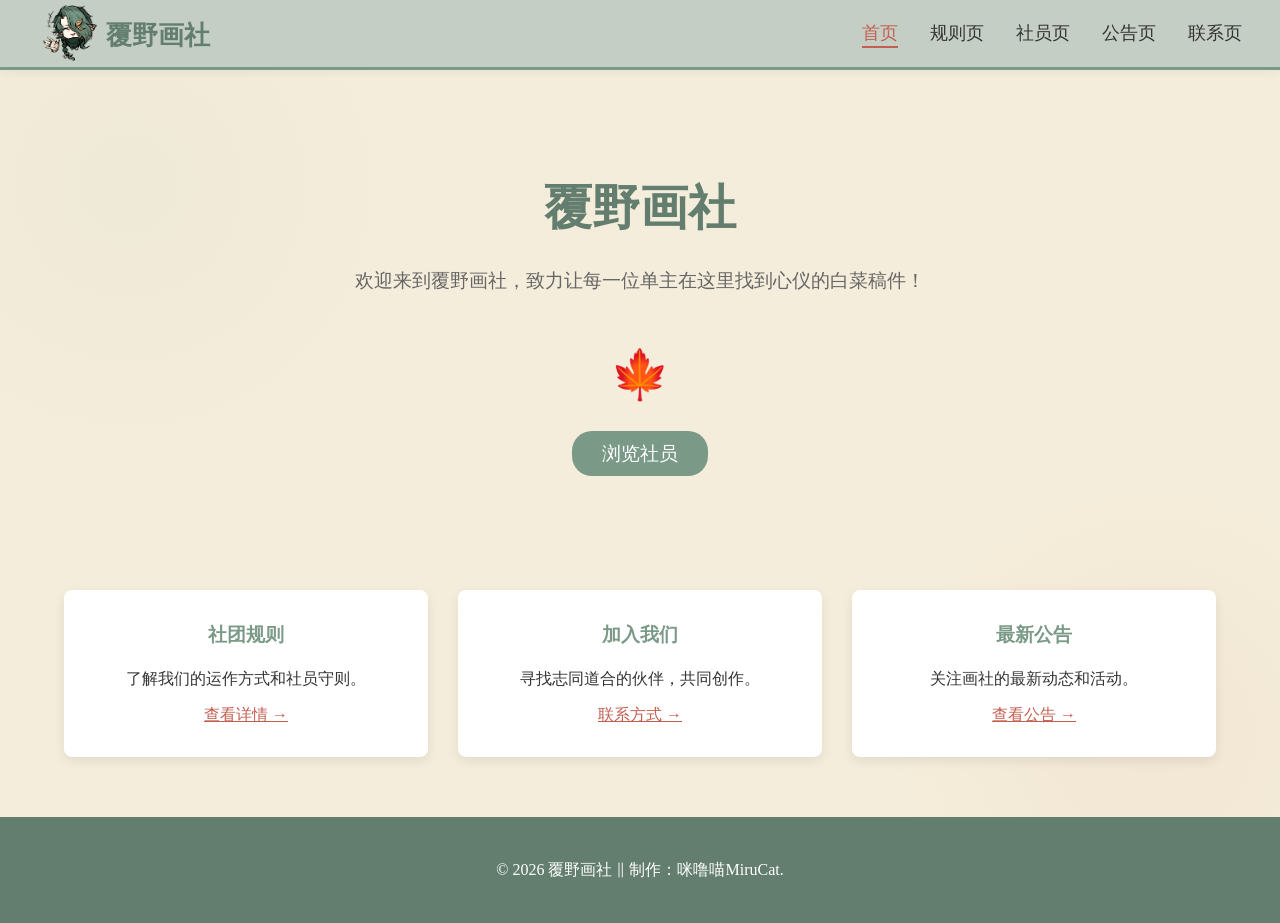
==== index.html @ efc0cf25 "publish website" ====
<!DOCTYPE html>
<html lang="zh-CN">
<head>
    <meta charset="UTF-8">
    <meta name="viewport" content="width=device-width, initial-scale=1.0">
    <title>覆野画社 - 首页</title>
    <link rel="stylesheet" href="css/style.css">
    <link rel="icon" href="assets/images/favicon.webp" type="image/svg+xml"> 
</head>
<body>
    <!-- 加载遮罩层 -->
    <div id="loadingScreen" class="loading-screen">
        <img class="loading-banner" src="assets/images/ui/loading.webp" alt="加载中">
        <div class="loading-spinner"></div>
        <p class="loading-text">正在加载...</p>
    </div>

    <header>
        <nav>
            <div class="logo">覆野画社</div>
            <button class="hamburger-menu" id="hamburgerMenu">
                <span class="bar"></span>
                <span class="bar"></span>
                <span class="bar"></span>
            </button>
            <ul class="nav-links" id="navLinks">
                <li><a href="index.html" class="active">首页</a></li>
                <li><a href="rules.html">规则页</a></li>
                <li><a href="members.html">社员页</a></li>
                <li><a href="announcements.html">公告页</a></li>
                <li><a href="contact.html">联系页</a></li>
            </ul>
        </nav>
    </header>

    <main>
        <section class="hero" style="text-align: center; padding: 100px 20px;">
            <h1 style="font-size: 3rem; margin-bottom: 20px;">覆野画社</h1>
            <p style="font-size: 1.2rem; color: var(--text-light); max-width: 600px; margin: 0 auto 40px;">
                欢迎来到覆野画社，致力让每一位单主在这里找到心仪的白菜稿件！
            </p>
            <div class="maple-decoration" style="font-size: 3rem; color: var(--accent);">🍁</div>
            <br>
            <a href="members.html" class="btn btn-primary" style="font-size: 1.2rem; padding: 12px 30px; text-decoration: none;">浏览社员</a>
        </section>

        <section class="container">
            <div class="home-grid" style="display: grid; grid-template-columns: repeat(auto-fit, minmax(300px, 1fr)); gap: 30px;">
                <div class="card" style="background: white; padding: 30px; border-radius: 8px; box-shadow: var(--shadow); text-align: center;">
                    <h3 style="color: var(--primary);">社团规则</h3>
                    <p>了解我们的运作方式和社员守则。</p>
                    <a href="rules.html" style="color: var(--accent); margin-top: 10px; display: inline-block;">查看详情 &rarr;</a>
                </div>
                <div class="card" style="background: white; padding: 30px; border-radius: 8px; box-shadow: var(--shadow); text-align: center;">
                    <h3 style="color: var(--primary);">加入我们</h3>
                    <p>寻找志同道合的伙伴，共同创作。</p>
                    <a href="contact.html" style="color: var(--accent); margin-top: 10px; display: inline-block;">联系方式 &rarr;</a>
                </div>
                <div class="card" style="background: white; padding: 30px; border-radius: 8px; box-shadow: var(--shadow); text-align: center;">
                    <h3 style="color: var(--primary);">最新公告</h3>
                    <p>关注画社的最新动态和活动。</p>
                    <a href="announcements.html" style="color: var(--accent); margin-top: 10px; display: inline-block;">查看公告 &rarr;</a>
                </div>
            </div>
        </section>
    </main>

    <footer>
        <div class="container">
            <p>&copy; 2026 覆野画社 ‖ 制作：咪噜喵MiruCat.</p>
        </div>
    </footer>
    <script src="js/script.js"></script>
</body>
</html>
---- css/style.css ----
:root {
    --primary: #7A9987;
    --primary-dark: #637E6F;
    --accent: #C35F50;
    --gold: #DDB480;
    --bg-color: #f5eddb; /* 仿宣纸色背景 */
    --text-color: #333;
    --text-light: #666;
    --card-bg: #FFFFFF;
    --shadow: 0 4px 12px rgba(0, 0, 0, 0.08);
    --border-radius: 8px;
    --font-main: "Noto Serif SC", "Songti SC", "SimSun", serif; /* 国风字体设置，备用宋体 */
}

* {
    box-sizing: border-box;
    margin: 0;
    padding: 0;
}

/* 缩放时禁用过渡动画，防止导航栏闪烁 */
.resize-animation-stopper * {
    transition: none !important;
    animation: none !important;
}

/* 禁止图片被拖拽 */
img {
    user-select: none;
    -webkit-user-drag: none;
}

body {
    font-family: var(--font-main);
    background-color: var(--bg-color);
    color: var(--text-color);
    line-height: 1.6;
    background-image: 
        radial-gradient(circle at 10% 20%, #7a99870d 0%, transparent 20%),
        radial-gradient(circle at 90% 80%, #c35f500d 0%, transparent 20%);
    min-height: 100vh;
    display: flex;
    flex-direction: column;
}

/* 页面通用布局 */
.container {
    width: 90%;
    max-width: 1200px;
    margin: 0 auto;
    padding: 20px 0;
}

/* 页眉与导航栏 */
header {
    background-color: #c5cec4;
    box-shadow: 0 2px 10px rgba(0,0,0,0.05);
    position: sticky;
    top: 0;
    z-index: 1000;
    border-bottom: 3px solid var(--primary);
}

nav {
    display: flex;
    justify-content: space-between;
    align-items: center;
    padding: 0.5rem 3%; /* 减小上下内边距以降低高度 */
}

.logo {
    font-size: 1.6rem; /* 稍微减小字体以配合更矮的导航栏 */
    font-weight: bold;
    color: var(--primary-dark);
    display: flex;
    align-items: center;
    position: relative;
    padding-left: 4.2rem; /* 文字左侧间距，为间距留出空间 */
    padding-top: 0.5rem; /* 顶部间距*/
    padding-bottom: 0.1rem; /* 底部间距/
    min-height: 2.5rem; /* 最小高度 */
}

.logo::before {
    content: ''; 
    position: absolute;
    left: 0.2rem; /* 增加相对于导航栏左侧边缘的间距 */
    top: 50%;
    transform: translateY(-50%);
    width: 3.5rem; /* 缩小图标尺寸 */
    height: 3.5rem;
    background-image: url('../assets/images/ui/logo.webp');
    background-size: contain;
    background-repeat: no-repeat;
    background-position: center;
    z-index: 1;
}

.nav-links {
    list-style: none;
    display: flex;
    gap: 2rem;
}

.hamburger-menu {
    display: none; /* 电脑端默认隐藏 */
    flex-direction: column;
    justify-content: space-around;
    width: 30px;
    height: 25px;
    background: transparent;
    border: none;
    cursor: pointer;
    padding: 0;
    z-index: 1001;
}

.hamburger-menu .bar {
    width: 100%;
    height: 3px;
    background-color: var(--primary-dark);
    border-radius: 10px;
    transition: all 0.3s ease-in-out;
}

.nav-links.active {
    transform: translateX(0);
}

/* 汉堡菜单展开动画 */
.hamburger-menu.active .bar:nth-child(1) {
    transform: translateY(11px) rotate(45deg);
}

.hamburger-menu.active .bar:nth-child(2) {
    opacity: 0;
}

.hamburger-menu.active .bar:nth-child(3) {
    transform: translateY(-11px) rotate(-45deg);
}

.nav-links a {
    text-decoration: none;
    color: var(--text-color);
    font-size: 1.1rem;
    transition: color 0.3s;
    position: relative;
}

.nav-links a:hover, .nav-links a.active {
    color: var(--accent);
}

.nav-links a::after {
    content: '';
    position: absolute;
    width: 0;
    height: 2px;
    bottom: -5px;
    left: 0;
    background-color: var(--accent);
    transition: width 0.3s;
}

.nav-links a:hover::after, .nav-links a.active::after {
    width: 100%;
}

/* 主内容区域 */
main {
    flex: 1;
    padding-bottom: 40px;
}

h1, h2, h3 {
    color: var(--primary-dark);
    margin-bottom: 1rem;
}

.page-title {
    text-align: center;
    margin: 40px 0;
    font-size: 2.5rem;
    position: relative;
    display: inline-block;
    left: 50%;
    transform: translateX(-50%);
}

/* 页脚 */
footer {
    background-color: var(--primary-dark);
    color: #fff;
    text-align: center;
    padding: 20px 0;
    margin-top: auto;
}

/* 按钮通用样式 */
.btn {
    padding: 8px 20px;
    border: none;
    border-radius: 20px;
    cursor: pointer;
    font-family: var(--font-main);
    transition: all 0.3s;
}

.btn-primary {
    background-color: var(--primary);
    color: white;
}

.btn-primary:hover {
    background-color: var(--primary-dark);
}

/* 社员页样式 */
.filter-section {
    background: #fff;
    padding: 20px;
    border-radius: var(--border-radius);
    box-shadow: var(--shadow);
    margin-bottom: 30px;
    border: 1px solid rgba(221, 180, 128, 0.3);
}

.search-bar {
    display: flex;
    gap: 10px;
    margin-bottom: 20px;
    align-items: center;
}

.search-input {
    flex: 1;
    padding: 10px;
    border: 1px solid #ddd;
    border-radius: 4px;
    font-family: var(--font-main);
}

.toggle-filter-btn {
    background: none;
    border: 1px solid var(--primary);
    color: var(--primary);
    padding: 8px 15px;
    border-radius: 4px;
    cursor: pointer;
}

.toggle-filter-btn:hover {
    background: var(--primary);
    color: white;
}

.filter-panel {
    display: none; /* 默认隐藏 */
    border-top: 1px dashed var(--gold);
    padding-top: 20px;
    animation: fadeIn 0.3s ease;
}

.filter-panel.active {
    display: block;
}

/* 媒体详情模态框（全屏导航） */
.media-modal .image-modal-content {
    display: flex;
    flex-direction: column;
    align-items: center;
    position: relative;
    width: 100vw;
    height: 100vh;
    max-width: none;
    max-height: none;
    background: transparent;
    padding: 0;
}

.media-container {
    flex: 1;
    width: 100%;
    display: flex;
    justify-content: center;
    align-items: center;
    padding: 40px;
    box-sizing: border-box;
}

.media-container img,
.media-container video {
    max-height: 80vh;
    max-width: 100%;
    width: auto;
    height: auto;
    object-fit: contain;
    border-radius: 4px;
    box-shadow: 0 5px 25px rgba(0,0,0,0.5);
    transition: transform 0.1s ease-out;
    user-select: none;
    pointer-events: auto;
}

.media-modal.dragging .modal-full-image {
    transition: none;
    cursor: grabbing;
}

.media-modal .modal-full-image {
    cursor: zoom-in;
}

.media-modal .modal-full-image[style*="scale"] {
    cursor: grab;
}


.media-arrow {
    position: absolute;
    top: 50%;
    transform: translateY(-50%);
    background: rgba(255, 255, 255, 0.15);
    color: white;
    border: 1px solid rgba(255, 255, 255, 0.3);
    width: 50px;
    height: 50px;
    border-radius: 50%;
    cursor: pointer;
    font-size: 24px;
    display: flex;
    align-items: center;
    justify-content: center;
    z-index: 100;
    transition: all 0.3s ease;
}

.media-arrow:hover {
    background: rgba(255, 255, 255, 0.3);
    transform: translateY(-50%) scale(1.1);
}

.media-prev {
    left: 20px;
}

.media-next {
    right: 20px;
}

.media-counter {
    position: absolute;
    bottom: 20px;
    left: 50%;
    transform: translateX(-50%);
    color: white;
    background: rgba(0, 0, 0, 0.5);
    padding: 5px 15px;
    border-radius: 20px;
    font-size: 0.9rem;
    z-index: 100;
}

.media-modal .close-image-modal {
    top: 20px;
    right: 20px;
    z-index: 110;
}

@media (max-width: 768px) {
    .media-container {
        padding: 20px;
    }
    .media-arrow {
        width: 40px;
        height: 40px;
        font-size: 20px;
        background: rgba(0, 0, 0, 0.3);
    }
    .media-prev { left: 10px; }
    .media-next { right: 10px; }
}

@keyframes fadeIn {
    from { opacity: 0; transform: translateY(-10px); }
    to { opacity: 1; transform: translateY(0); }
}

.filter-group {
    margin-bottom: 15px;
}

.filter-label {
    font-weight: bold;
    color: var(--primary-dark);
    margin-bottom: 10px;
    display: block;
}

.tag-container {
    display: flex;
    flex-wrap: wrap;
    gap: 6px;
}

.tag-btn {
    padding: 5px 12px;
    border: 1px solid var(--primary);
    background: transparent;
    color: var(--primary);
    border-radius: 20px;
    cursor: pointer;
    transition: all 0.3s;
    font-size: 0.85rem;
}

.tag-btn:hover {
    box-shadow: 0 0 8px rgba(122, 153, 135, 0.4);
}

.tag-btn.active {
    background: var(--primary);
    color: white;
    box-shadow: 0 0 10px rgba(122, 153, 135, 0.6);
}

/* 二级标签样式 */
.sub-tags-container {
    margin-top: 10px;
    padding: 10px;
    background: rgba(122, 153, 135, 0.05);
    border-radius: 8px;
    display: none;
}

.sub-tags-container.active {
    display: block;
}

.sub-tag-group {
    margin-bottom: 6px;
    padding-bottom: 8px;
    display: flex;
    align-items: center;
    border-bottom: 1px solid #ddd;
}

.sub-tag-group:last-child {
    border-bottom: none;
    padding-bottom: 0;
}

.sub-group-label {
    margin-right: 8px;
    color: var(--text-light);
    font-size: 0.9rem;
    min-width: 50px;
}

/* 已选标签栏 */
.selected-tags-bar {
    display: flex;
    flex-wrap: wrap;
    gap: 10px;
    margin-top: 10px;
    min-height: 30px;
}

.selected-tag {
    background: var(--accent);
    color: white;
    padding: 4px 12px;
    border-radius: 15px;
    font-size: 0.85rem;
    display: flex;
    align-items: center;
    gap: 6px;
}

.remove-tag {
    cursor: pointer;
    font-weight: bold;
}

/* 社员列表 - 双列网格布局 */
.members-grid {
    display: grid;
    grid-template-columns: repeat(2, 1fr); /* 固定两列 */
    gap: 20px; /* 卡片间距 */
    width: 100%;
}

/* 社员卡片 */
.member-card {
    background: #fff;
    border-radius: var(--border-radius);
    box-shadow: var(--shadow);
    overflow: hidden;
    transition: transform 0.3s, box-shadow 0.3s;
    cursor: pointer;
    border: 1px solid transparent;
    display: flex;
    flex-direction: column;
    align-items: center;
    padding: 20px;
    text-align: center;
    position: relative;
}

.member-card:hover {
    transform: translateY(-5px);
    box-shadow: 0 8px 20px rgba(0,0,0,0.12);
    border-color: var(--gold);
}

.member-avatar {
    width: 100px;
    height: 100px;
    border-radius: 50%;
    object-fit: cover;
    border: 3px solid var(--primary);
    margin-top: 20px;
    margin-bottom: 15px;
}

.member-name {
    font-size: 1.2rem;
    font-weight: bold;
    color: var(--primary-dark);
    margin-bottom: 5px;
}

.member-id {
    font-size: 0.85rem;
    color: var(--text-light);
    position: absolute;
    top: 10px;
    left: 10px;
}

/* 详情弹窗中的 ID 样式调整 */
.modal-info .member-id {
    position: static;
    display: block;
    margin-top: 4px;
    font-size: 0.9rem;
    color: var(--text-light);
}

.member-profession {
    color: var(--accent);
    font-size: 0.9rem;
    border: 1px solid var(--accent);
    padding: 2px 8px;
    border-radius: 10px;
    display: inline-block;
}

/* 分页控件 */
.pagination {
    display: flex;
    justify-content: center;
    align-items: center;
    margin-top: 40px;
    gap: 20px;
    position: relative;
}

.pagination-controls {
    display: flex;
    align-items: center;
    gap: 15px;
}

.page-btn {
    background: none;
    border: 1px solid var(--primary);
    color: var(--primary);
    width: 36px;
    height: 36px;
    border-radius: 50%;
    display: flex;
    align-items: center;
    justify-content: center;
    cursor: pointer;
    transition: 0.3s;
}

.page-btn:hover:not(:disabled) {
    background: var(--primary);
    color: white;
}

.page-btn:disabled {
    opacity: 0.5;
    cursor: not-allowed;
    border-color: #ccc;
    color: #ccc;
}

.page-info {
    font-size: 1.1rem;
    color: var(--text-light);
}

.page-select {
    padding: 5px 10px;
    border: 1px solid var(--primary);
    border-radius: 4px;
    background: white;
    color: var(--primary-dark);
    position: absolute;
    left: 0;
}

/* 通用模态框 */
.modal-overlay {
    position: fixed;
    top: 0;
    left: 0;
    width: 100%;
    height: 100%;
    background: rgba(0,0,0,0.6);
    display: flex;
    justify-content: center;
    align-items: center;
    z-index: 2000;
    opacity: 0;
    visibility: hidden;
    transition: all 0.3s;
}

.modal-overlay.active {
    opacity: 1;
    visibility: visible;
}

.modal-content {
    background: #fff;
    width: 90%;
    max-width: 800px;
    max-height: 90vh;
    border-radius: var(--border-radius);
    overflow-y: auto;
    position: relative;
    padding: 16px;
    background-image: url('data:image/svg+xml;utf8,<svg width="100" height="100" viewBox="0 0 100 100" xmlns="http://www.w3.org/2000/svg"><path d="M50 0 L60 40 L100 50 L60 60 L50 100 L40 60 L0 50 L40 40 Z" fill="%237A9987" fill-opacity="0.03"/></svg>');
}

.close-modal {
    position: absolute;
    top: 20px;
    right: 20px;
    font-size: 1.5rem;
    cursor: pointer;
    color: var(--text-light);
    transition: 0.3s;
}

.close-modal:hover {
    color: var(--accent);
}

.modal-header {
    display: flex;
    align-items: center;
    gap: 20px;
    border-bottom: 2px solid var(--gold);
    padding-bottom: 20px;
    margin-bottom: 20px;
}

.modal-avatar {
    width: 80px;
    height: 80px;
    border-radius: 50%;
    object-fit: cover;
    border: 3px solid var(--primary);
}

.modal-info h2 {
    margin: 0 0 5px 0;
    color: var(--primary-dark);
}

.modal-info .profession {
    color: var(--accent);
    font-weight: bold;
}

.modal-intro {
    color: var(--text-light);
    margin-bottom: 30px;
    font-style: italic;
    background: rgba(221, 180, 128, 0.1);
    padding: 15px;
    border-radius: 8px;
    border-left: 4px solid var(--gold);
}

/* 业务展示区域 */
.business-gallery {
    display: flex;
    flex-direction: column;
    gap: 12px;
}

.business-card {
    border: 1px solid #eee;
    border-radius: 8px;
    padding: 12px;
    box-shadow: 0 2px 8px rgba(0,0,0,0.05);
}

.biz-header {
    display: flex;
    justify-content: space-between;
    align-items: center;
    margin-bottom: 8px;
    border-bottom: 1px dashed #ddd;
    padding-bottom: 8px;
}

.biz-name {
    font-weight: bold;
    font-size: 1.1rem;
    color: var(--primary-dark);
}

.biz-price {
    color: var(--accent);
    font-weight: bold;
    font-size: 1.1rem;
}

.biz-note {
    color: var(--text-light);
    font-size: 0.9rem;
    margin-bottom: 10px;
}

.example-gallery {
    margin-top: 15px;
}

/* 例图轮播展示 */
.example-carousel {
    position: relative;
    margin-top: 10px;
    padding: 0 44px; /* 为侧边箭头留出空隙 */
}

.carousel-container {
    overflow: hidden;
    border-radius: 8px;
    margin: 0;
}

.carousel-track {
    display: flex;
    transition: transform 0.3s ease;
}

.carousel-slide {
    flex: 0 0 100%;
    display: flex;
    flex-direction: row; /* 水平布局：左右例图 */
    gap: 8px;
    box-sizing: border-box;
    padding: 0;
}

.example-item {
    position: relative;
    flex: 1; /* 平分空间 */
    aspect-ratio: 1;
    border-radius: 4px;
    overflow: hidden;
    background: #000;
}

.example-item img {
    width: 100%;
    height: 100%;
    object-fit: cover;
    display: block;
    cursor: pointer;
    transition: transform 0.3s;
}

.example-item img:hover {
    transform: scale(1.05);
}

/* 视频预览缩略图 */
.video-thumb {
    position: relative;
    width: 100%;
    height: 100%;
    cursor: pointer;
}

.video-thumb video {
    width: 100%;
    height: 100%;
    object-fit: cover;
    display: block;
}

.play-icon {
    position: absolute;
    top: 50%;
    left: 50%;
    transform: translate(-50%, -50%);
    color: white;
    background: rgba(0, 0, 0, 0.5);
    border-radius: 50%;
    width: 40px;
    height: 40px;
    display: flex;
    align-items: center;
    justify-content: center;
    font-size: 20px;
    pointer-events: none;
}

.carousel-arrow {
    position: absolute;
    top: 50%;
    transform: translateY(-50%);
    background: rgba(122, 153, 135, 0.8); /* 使用主色调，带透明度 */
    color: white;
    border: none;
    width: 30px;
    height: 30px;
    border-radius: 50%;
    cursor: pointer;
    font-size: 16px;
    display: flex;
    align-items: center;
    justify-content: center;
    z-index: 10;
    box-shadow: 0 2px 5px rgba(0,0,0,0.2);
    transition: 0.3s;
}

.carousel-arrow:hover {
    background: var(--primary-dark);
}

.carousel-prev {
    left: 8px;
}

.carousel-next {
    right: 8px;
}

@media (max-width: 768px) {
    .carousel-slide {
        padding: 0;
        gap: 6px;
    }
    .example-carousel {
        padding: 0 32px; /* 移动端缩窄侧边间距 */
    }
    .carousel-arrow {
        width: 26px;
        height: 26px;
        font-size: 14px;
    }
    .carousel-prev {
        left: 2px;
    }
    .carousel-next {
        right: 2px;
    }
}

.biz-tags {
    margin-top: 15px;
    display: flex;
    flex-wrap: wrap;
    gap: 8px;
}

.biz-tag {
    background: rgba(122, 153, 135, 0.1);
    color: var(--primary-dark);
    padding: 2px 8px;
    border-radius: 4px;
    font-size: 0.8rem;
}

/* 规则页样式 */
.rules-container {
    background: white;
    padding: 40px;
    border-radius: var(--border-radius);
    box-shadow: var(--shadow);
    max-width: 800px;
    margin: 0 auto;
    position: relative;
    overflow: hidden; /* 防止装饰图超出圆角 */
}

.rules-decoration {
    position: absolute;
    bottom: 170px; /* 让图片自然嵌入右下角 */
    right: 2px; 
    width: 220px; 
    max-width: 45%; /* 小屏幕自适应缩放 */
    height: auto;
    opacity: 1.0; 
    pointer-events: none;
    z-index: 0;
}

.rule-section {
    margin-bottom: 30px;
}

.rule-section h3 {
    border-left: 4px solid var(--accent);
    padding-left: 10px;
}

/* 联系页样式 */
.contact-grid {
    display: grid;
    grid-template-columns: 1fr 1fr;
    gap: 40px;
}

.contact-card {
    background: white;
    padding: 30px;
    border-radius: var(--border-radius);
    box-shadow: var(--shadow);
    text-align: center;
}

.qr-container {
    display: flex;
    justify-content: center;
    gap: 30px;
    margin: 20px 0;
    flex-wrap: wrap;
}

.qr-item {
    display: flex;
    flex-direction: column;
    align-items: center;
    gap: 10px;
    flex: 1;
    min-width: 140px;
    max-width: 180px;
}

.qr-item img {
    width: 100%;
    aspect-ratio: 1;
    object-fit: contain;
    border: 1px solid #eee;
    border-radius: 8px;
    padding: 5px;
    background: white;
    cursor: pointer;
    transition: transform 0.3s ease;
}

.qr-item img:hover {
    transform: scale(1.05);
}

.qr-item span {
    font-size: 0.9rem;
    color: var(--primary-dark);
    font-weight: bold;
    text-align: center;
    line-height: 1.4;
}

.zoomable-image {
    cursor: zoom-in;
}

.social-links {
    display: flex;
    flex-direction: column;
    gap: 15px;
}

.social-link {
    display: block;
    padding: 15px;
    background: #f9f9f9;
    border-radius: 8px;
    text-decoration: none;
    color: var(--text-color);
    font-weight: bold;
    transition: 0.3s;
    border: 1px solid #eee;
}

.social-link:hover {
    background: var(--primary);
    color: white;
    transform: translateX(5px);
}

.qr-placeholder {
    width: 200px;
    height: 200px;
    background: #eee;
    margin: 20px auto;
    display: flex;
    align-items: center;
    justify-content: center;
    color: #999;
    border: 2px dashed #ccc;
}

/* 公告页样式 */
.announcement-card {
    background: white;
    padding: 25px;
    border-radius: var(--border-radius);
    box-shadow: var(--shadow);
    margin-bottom: 20px;
    border-left: 5px solid var(--primary);
}

.announcement-date {
    color: var(--text-light);
    font-size: 0.9rem;
    margin-bottom: 10px;
    display: block;
}

.announcement-content {
    font-size: 1.1rem;
}

.divider {
    height: 1px;
    background: #eee;
    margin: 20px 0;
}

/* 响应式调整 */
@media (max-width: 768px) {
    .nav-links {
        position: fixed;
        top: 0;
        right: 0;
        width: 70%;
        height: 100%;
        background-color: var(--bg-color);
        flex-direction: column;
        padding-top: 80px;
        transform: translateX(100%);
        transition: transform 0.3s ease-in-out;
        box-shadow: -2px 0 10px rgba(0,0,0,0.1);
        z-index: 999;
    }

    .nav-links li {
        width: 100%;
        text-align: center;
        margin: 1rem 0;
    }
}

/* 加载界面样式 */
.loading-screen {
    position: fixed;
    top: 0;
    left: 0;
    width: 100%;
    height: 100%;
    background: var(--bg-color);
    display: flex;
    flex-direction: column;
    justify-content: center;
    align-items: center;
    z-index: 9999;
    opacity: 1;
    transition: opacity 0.5s ease-in-out, visibility 0.5s ease-in-out;
    visibility: visible;
}

.loading-banner {
    width: 180px;
    max-width: 60vw;
    height: auto;
    margin-bottom: 12px;
}

.loading-screen.hidden {
    opacity: 0;
    visibility: hidden;
}

.loading-spinner {
    width: 50px;
    height: 50px;
    border: 4px solid rgba(122, 153, 135, 0.2);
    border-top: 4px solid var(--primary);
    border-radius: 50%;
    animation: spin 1s linear infinite;
    margin-bottom: 20px;
}

@keyframes spin {
    0% { transform: rotate(0deg); }
    100% { transform: rotate(360deg); }
}

.loading-text {
    color: var(--primary);
    font-size: 1.1rem;
    font-weight: 500;
    letter-spacing: 1px;
    animation: pulse 1.5s ease-in-out infinite;
}

@keyframes pulse {
    0%, 100% { opacity: 1; }
    50% { opacity: 0.5; }
}

@media (max-width: 768px) {
    .nav-links a {
        padding: 15px 0;
        display: block;
        font-size: 1.3rem;
    }

    .nav-links a::after {
        left: 50%;
        transform: translateX(-50%);
    }

    .hamburger-menu {
        display: flex;
    }
}

/* 图片放大查看样式 */
.image-modal-overlay {
    position: fixed;
    top: 0;
    left: 0;
    width: 100%;
    height: 100%;
    background: rgba(0, 0, 0, 0.9);
    display: none; /* 默认隐藏 */
    justify-content: center;
    align-items: center;
    z-index: 10000;
}

.image-modal-overlay.active {
    display: flex; /* 激活时显示 */
    animation: fadeIn 0.3s ease;
}

.image-modal-content {
    position: relative;
    max-width: 90vw;
    max-height: 90vh;
    display: flex;
    justify-content: center;
    align-items: center;
}

.modal-full-image {
    max-width: 100%;
    max-height: 100%;
    object-fit: contain;
    border-radius: 8px;
    box-shadow: 0 10px 30px rgba(0, 0, 0, 0.5);
}

.modal-full-video {
    max-width: 100%;
    max-height: 100%;
    border-radius: 8px;
    box-shadow: 0 10px 30px rgba(0, 0, 0, 0.5);
    background: #000;
}

.close-image-modal {
    position: absolute;
    top: -40px;
    right: 0;
    color: white;
    font-size: 30px;
    font-weight: bold;
    cursor: pointer;
    background: rgba(0, 0, 0, 0.5);
    border-radius: 50%;
    width: 35px;
    height: 35px;
    display: flex;
    align-items: center;
    justify-content: center;
    transition: background 0.3s ease;
}

.close-image-modal:hover {
    background: rgba(0, 0, 0, 0.8);
}

@keyframes fadeIn {
    from { opacity: 0; }
    to { opacity: 1; }
}

/* 图片查看器移动端调整 */
@media (max-width: 768px) {
    .image-modal-content {
        max-width: 95vw;
        max-height: 95vh;
    }

    .close-image-modal {
        top: -35px;
        width: 30px;
        height: 30px;
        font-size: 24px;
    }
}
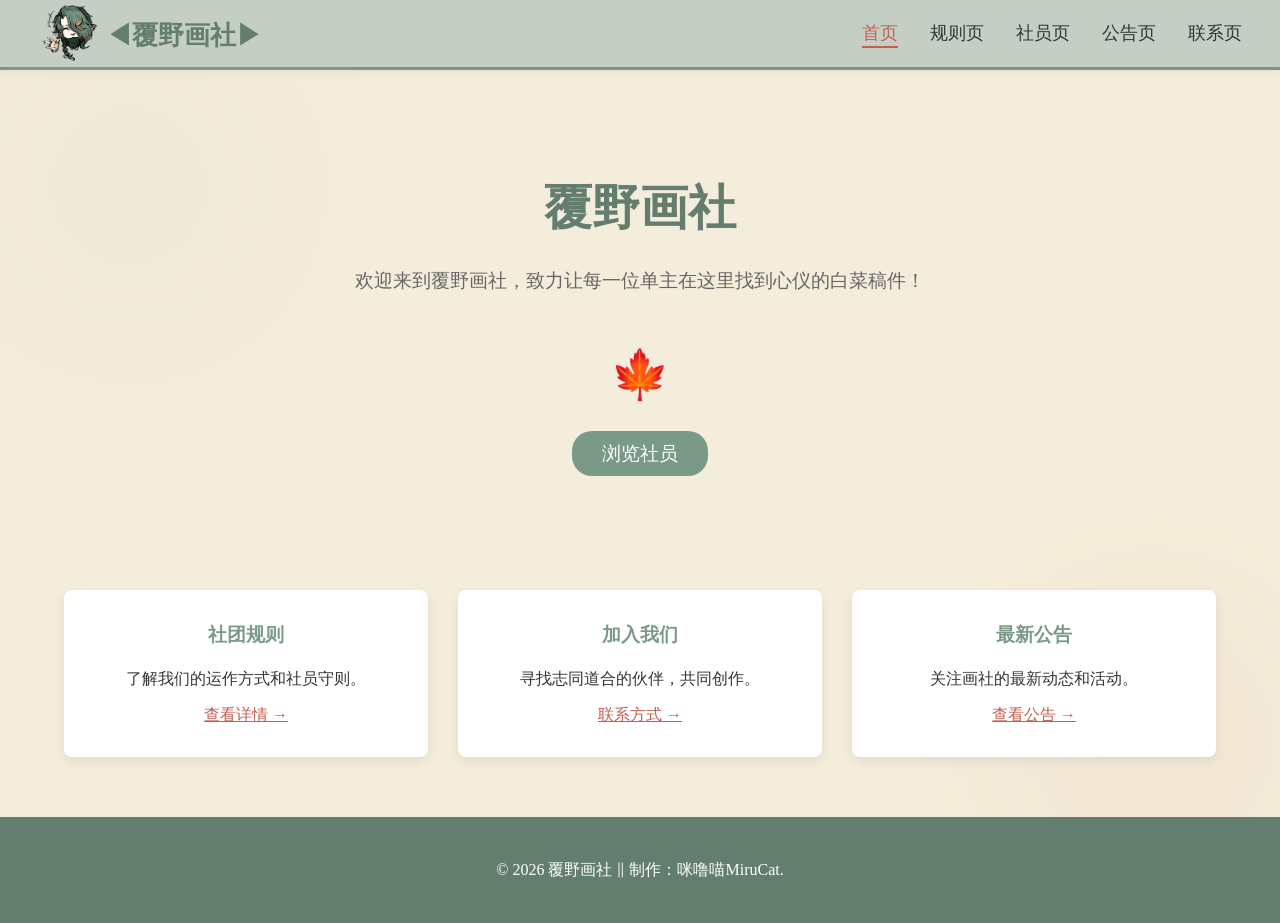
==== commit f1e9cad7: "update fonts and loading" ====
--- a/index.html
+++ b/index.html
@@ -17,7 +17,7 @@
 
     <header>
         <nav>
-            <div class="logo">覆野画社</div>
+            <div class="logo">◀覆野画社▶</div>
             <button class="hamburger-menu" id="hamburgerMenu">
                 <span class="bar"></span>
                 <span class="bar"></span>
--- a/css/style.css
+++ b/css/style.css
@@ -1,3 +1,11 @@
+@font-face {
+    font-family: 'FuyeMainFont';
+    src: url('../assets/fonts/免费商用_鼎猎宋刻体.ttf') format('truetype');
+    font-weight: normal;
+    font-style: normal;
+    font-display: swap;
+}
+
 :root {
     --primary: #7A9987;
     --primary-dark: #637E6F;
@@ -9,7 +17,7 @@
     --card-bg: #FFFFFF;
     --shadow: 0 4px 12px rgba(0, 0, 0, 0.08);
     --border-radius: 8px;
-    --font-main: "Noto Serif SC", "Songti SC", "SimSun", serif; /* 国风字体设置，备用宋体 */
+    --font-main: "FuyeMainFont", "Noto Serif SC", "Songti SC", "SimSun", serif; /* 国风字体设置，备用宋体 */
 }
 
 * {
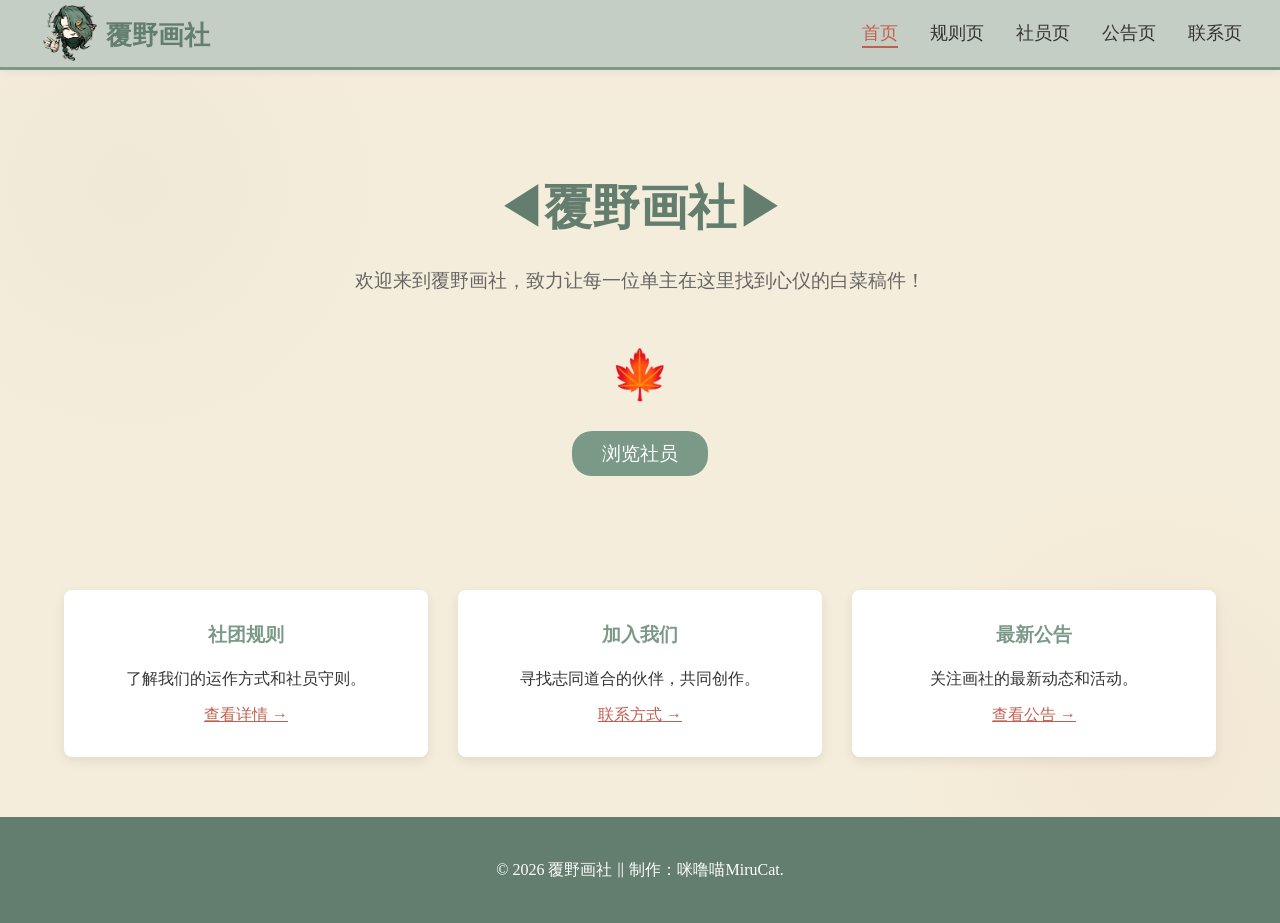
==== commit 3a1b037d: "Update index.html" ====
--- a/index.html
+++ b/index.html
@@ -17,7 +17,7 @@
 
     <header>
         <nav>
-            <div class="logo">◀覆野画社▶</div>
+            <div class="logo">覆野画社</div>
             <button class="hamburger-menu" id="hamburgerMenu">
                 <span class="bar"></span>
                 <span class="bar"></span>
@@ -35,7 +35,7 @@
 
     <main>
         <section class="hero" style="text-align: center; padding: 100px 20px;">
-            <h1 style="font-size: 3rem; margin-bottom: 20px;">覆野画社</h1>
+            <h1 style="font-size: 3rem; margin-bottom: 20px;">◀覆野画社▶</h1>
             <p style="font-size: 1.2rem; color: var(--text-light); max-width: 600px; margin: 0 auto 40px;">
                 欢迎来到覆野画社，致力让每一位单主在这里找到心仪的白菜稿件！
             </p>
